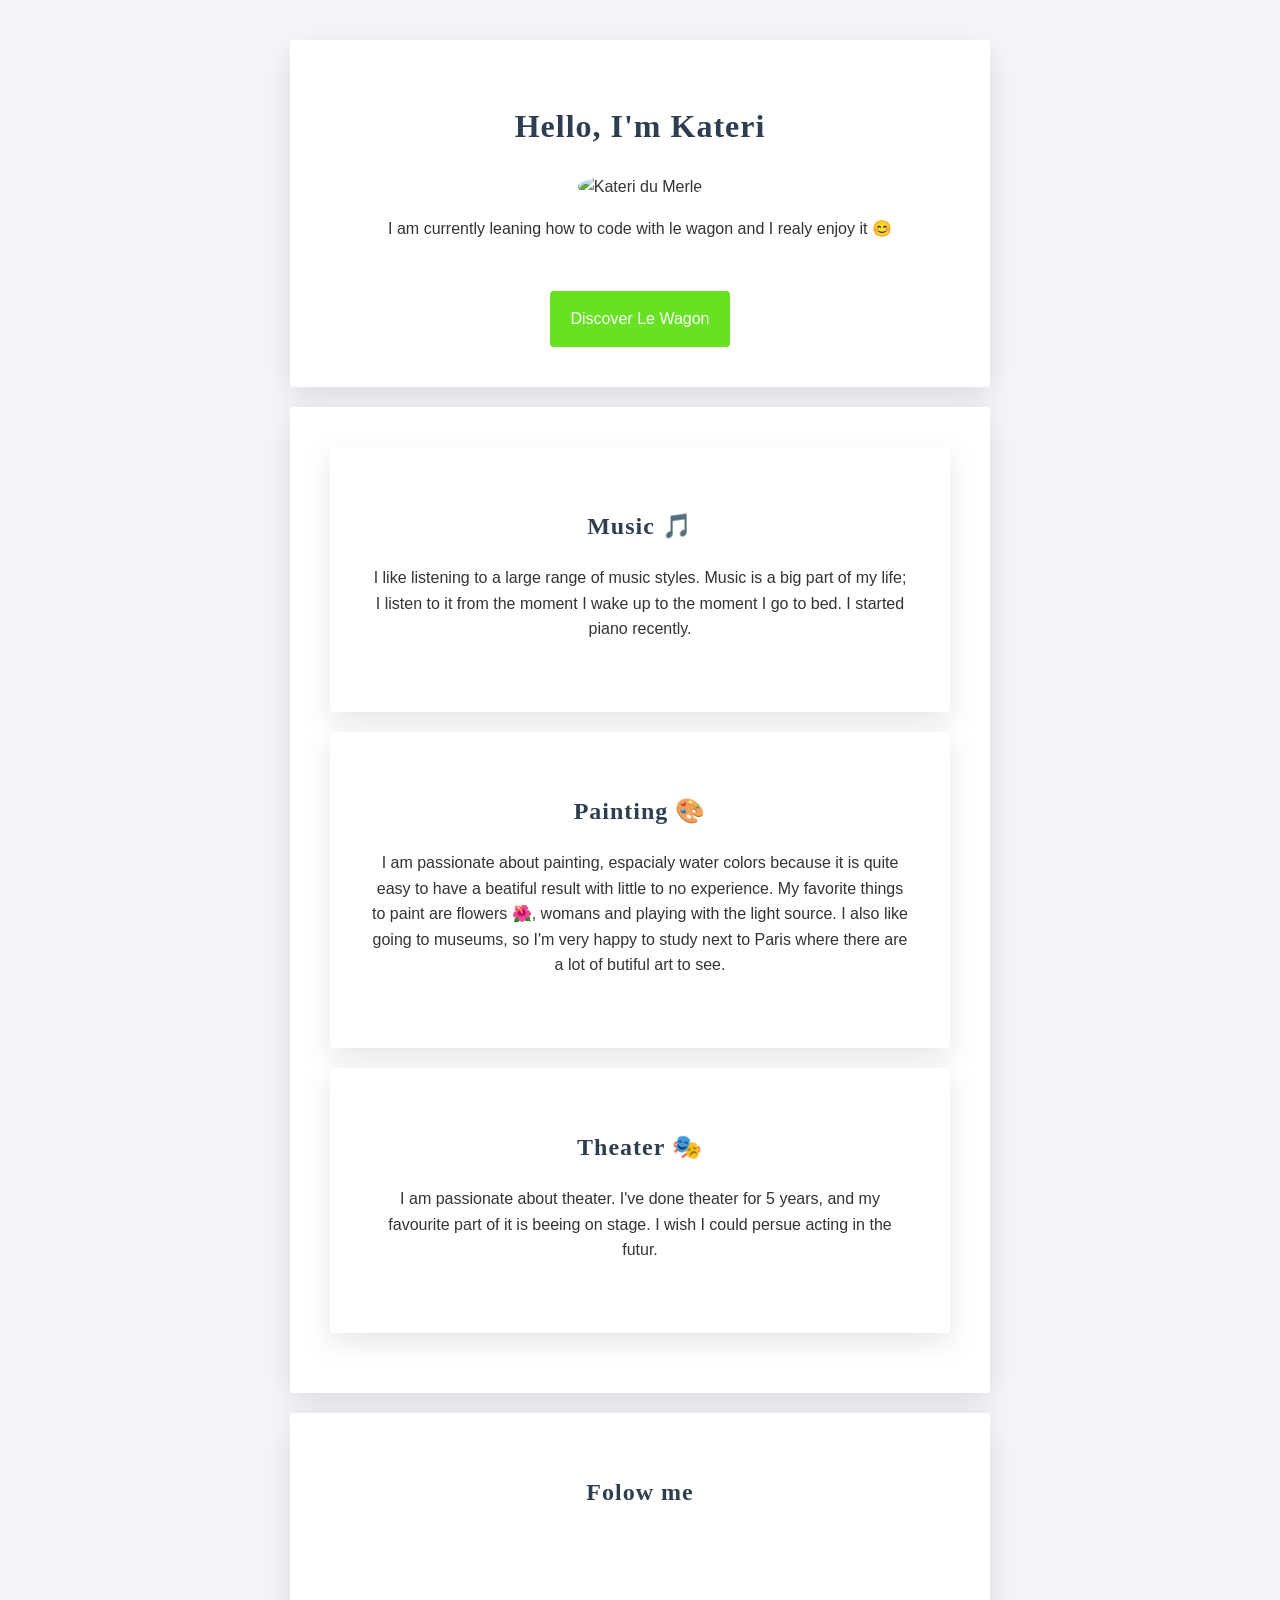
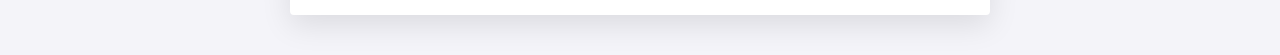
==== index.html @ 66e382bf "Add files via upload" ====
<!DOCTYPE html>
<html>
<head>
<title>Kateri du Merle's profile</title>
<meta name="desciption"content="This is the profile of Kateri">
<link rel="stylesheet" href="https://use.fontawesome.com/releases/v6.1.2/css/all.css">
<link href="style.css" rel="stylesheet">
</head>

<body>
  <div class="container">

    <div class="card-white">
      <h1>Hello, I'm Kateri</h1>
      <img src="image/IMG_9920.JPG" alt="Kateri du Merle" class="img-circle">
      <p>I am currently leaning how to code with le wagon and I realy enjoy it 😊</p>
      <a href="http://lewagon.com" target="_blank" class="btn-blue">Discover Le Wagon</a>
    </div>

    <div class="card-white">
      <div class="card-white">
        <h2>Music 🎵</h2>
        <p>
        I like listening to a large range of music styles. Music is a big part of my life; I listen to it from the moment I wake up to the moment I go to bed. I started piano recently.
        </p> 
    </div>
    <div class="card-white">
      <h2>Painting 🎨</h2>
      <p>
      I am passionate about painting, espacialy water colors because it is quite easy to have a beatiful result with little to no experience. My favorite things to paint are flowers 🌺, womans and playing with the light source. I also like going to museums, so I'm very happy to study next to Paris where there are a lot of butiful art to see. 
      </p>
    </div>
    <div class="card-white">
      <h2>Theater 🎭</h2>
      <p>
      I am passionate about theater. I've done theater for 5 years, and my favourite part of it is beeing on stage. I wish I could persue acting in the futur.
      </p>
    </div>
  </div>



  <div class="card-white">
    <h2>Folow me</h2>
    <ul>
      <li>
        <a href="https://www.instagram.com/kateridumerle/" target="_blank">
          <i class="fa-brands fa-instagram"></i>
        </a>
      </li>
      <li>
        <a href="https://www.linkedin.com/in/kat-du-merle/" target="_blank">
          <i class="fa-brands fa-linkedin"></i>
        </a>
      </li>
  </div>
</ul>
</body>
</html>
---- style.css ----
body {
  background-color: #f4f4f9; /* Un gris très clair/bleuté pour le fond */
  color: #333333; /* Un gris foncé pour le texte (plus doux à lire que le noir pur) */
  font-family: "Helvetica Neue", Helvetica, Arial, sans-serif; /* Police par défaut */
  font-size: 16px; /* Taille du texte */
  line-height: 1.6; /* Espacement entre les lignes pour aérer le texte */
}
h1, h2 {
  font-family: "Georgia", serif; /* Une police avec empattements pour l'élégance */
  color: #2c3e50; /* Un bleu foncé */
  letter-spacing: 1px; /* Espace un peu les lettres */
}

/* Tu peux aussi modifier la taille de chaque titre individuellement */
h1 {
  font-size: 32px;
}

h2 {
  font-size: 24px;
}
a {
  color: #e67e22; /* Une couleur orange pour tes liens */
  text-decoration: none; /* Enlève le soulignement */
  transition: color 0.3s ease; /* Rend le changement de couleur fluide */
}

a:hover {
  color: #d35400; /* Un orange plus foncé quand on passe la souris dessus */
}

/* Pour changer la taille des icônes uniquement */
.fa-brands {
  font-size: 40px; 
  color: #e67e22; /* La même couleur que tes liens */
}

/* Si tu veux enlever les puces de la liste (les points noirs) */
ul {
  list-style: none;
  padding: 0;
}

/* Pour mettre les icônes côte à côte plutôt qu'en liste */
li {
  display: inline-block;
  margin: 10px;
}

/* --- STRUCTURE DU PROFIL --- */

.container {
  width: 700px;    /* Fixe la largeur */
  margin: 40px auto; /* Centre le bloc avec des marges haut/bas */
}

.card-white {
  background-color: white;
  padding: 40px;
  box-shadow: 0px 10px 30px rgba(0,0,0,0.1);
  border-radius: 4px;
  margin-bottom: 20px;
  text-align: center; /* Pour centrer le texte et l'image dans la carte */
}

/* Optionnel : Style pour ton image de profil */
.img-circle {
  border-radius: 50%;
  width: 150px;
  object-fit: cover;
}

/* --- CLASSES RÉUTILISABLES (DESIGN) --- */

/* 1. Rendre n'importe quelle image ronde */
.img-circle {
  border-radius: 50%;
  width: 100px; /* Ajuste la taille selon tes besoins */
  height: 100px;
  object-fit: cover; /* Évite que l'image ne soit déformée */
}

/* 2. Transformer un lien en bouton élégant */
.btn-blue {
  background-color: #67e222; /* Ton orange ou une autre couleur */
  color: white;
  padding: 15px 20px;
  border-radius: 4px;
  text-decoration: none;
  display: inline-block; /* Important pour que les marges fonctionnent */
  transition: background-color 0.3s ease;
  margin-top: 20px;
}

.btn-blue:hover {
  background-color: #d35400;
  color: white;
}

/* 3. Aligner une liste horizontalement (Footer) */
.list-inline {
  list-style: none;
  padding-left: 0px;
  margin-top: 20px;
}

.list-inline > li {
  display: inline-block; /* Aligne les éléments côte à côte */
  padding: 0px 20px;
}

/* 4. Ajustement des textes */
p {
  margin-bottom: 30px; /* Crée de l'espace avant le bouton */
}
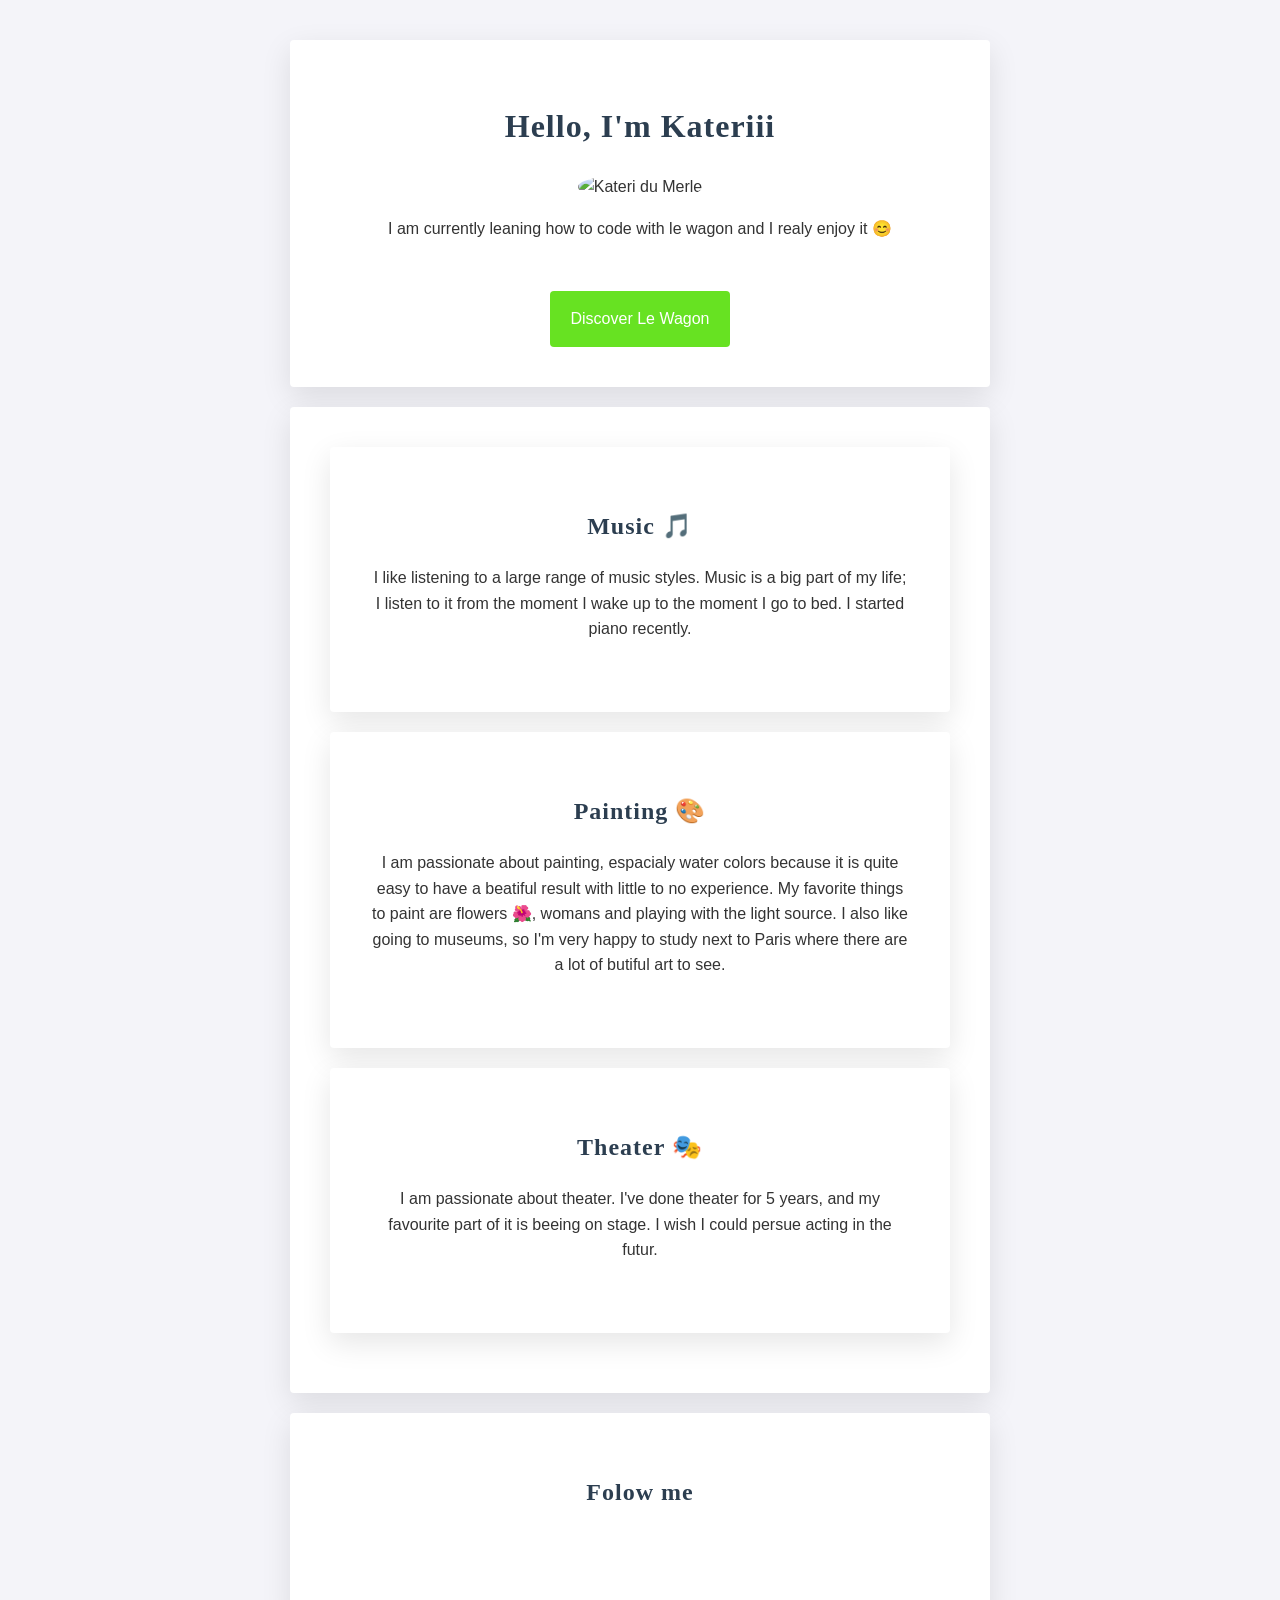
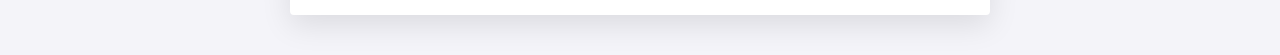
==== commit c6ab0f25: "Update index.html" ====
--- a/index.html
+++ b/index.html
@@ -11,7 +11,7 @@
   <div class="container">
 
     <div class="card-white">
-      <h1>Hello, I'm Kateri</h1>
+      <h1>Hello, I'm Kateriii</h1>
       <img src="image/IMG_9920.JPG" alt="Kateri du Merle" class="img-circle">
       <p>I am currently leaning how to code with le wagon and I realy enjoy it 😊</p>
       <a href="http://lewagon.com" target="_blank" class="btn-blue">Discover Le Wagon</a>
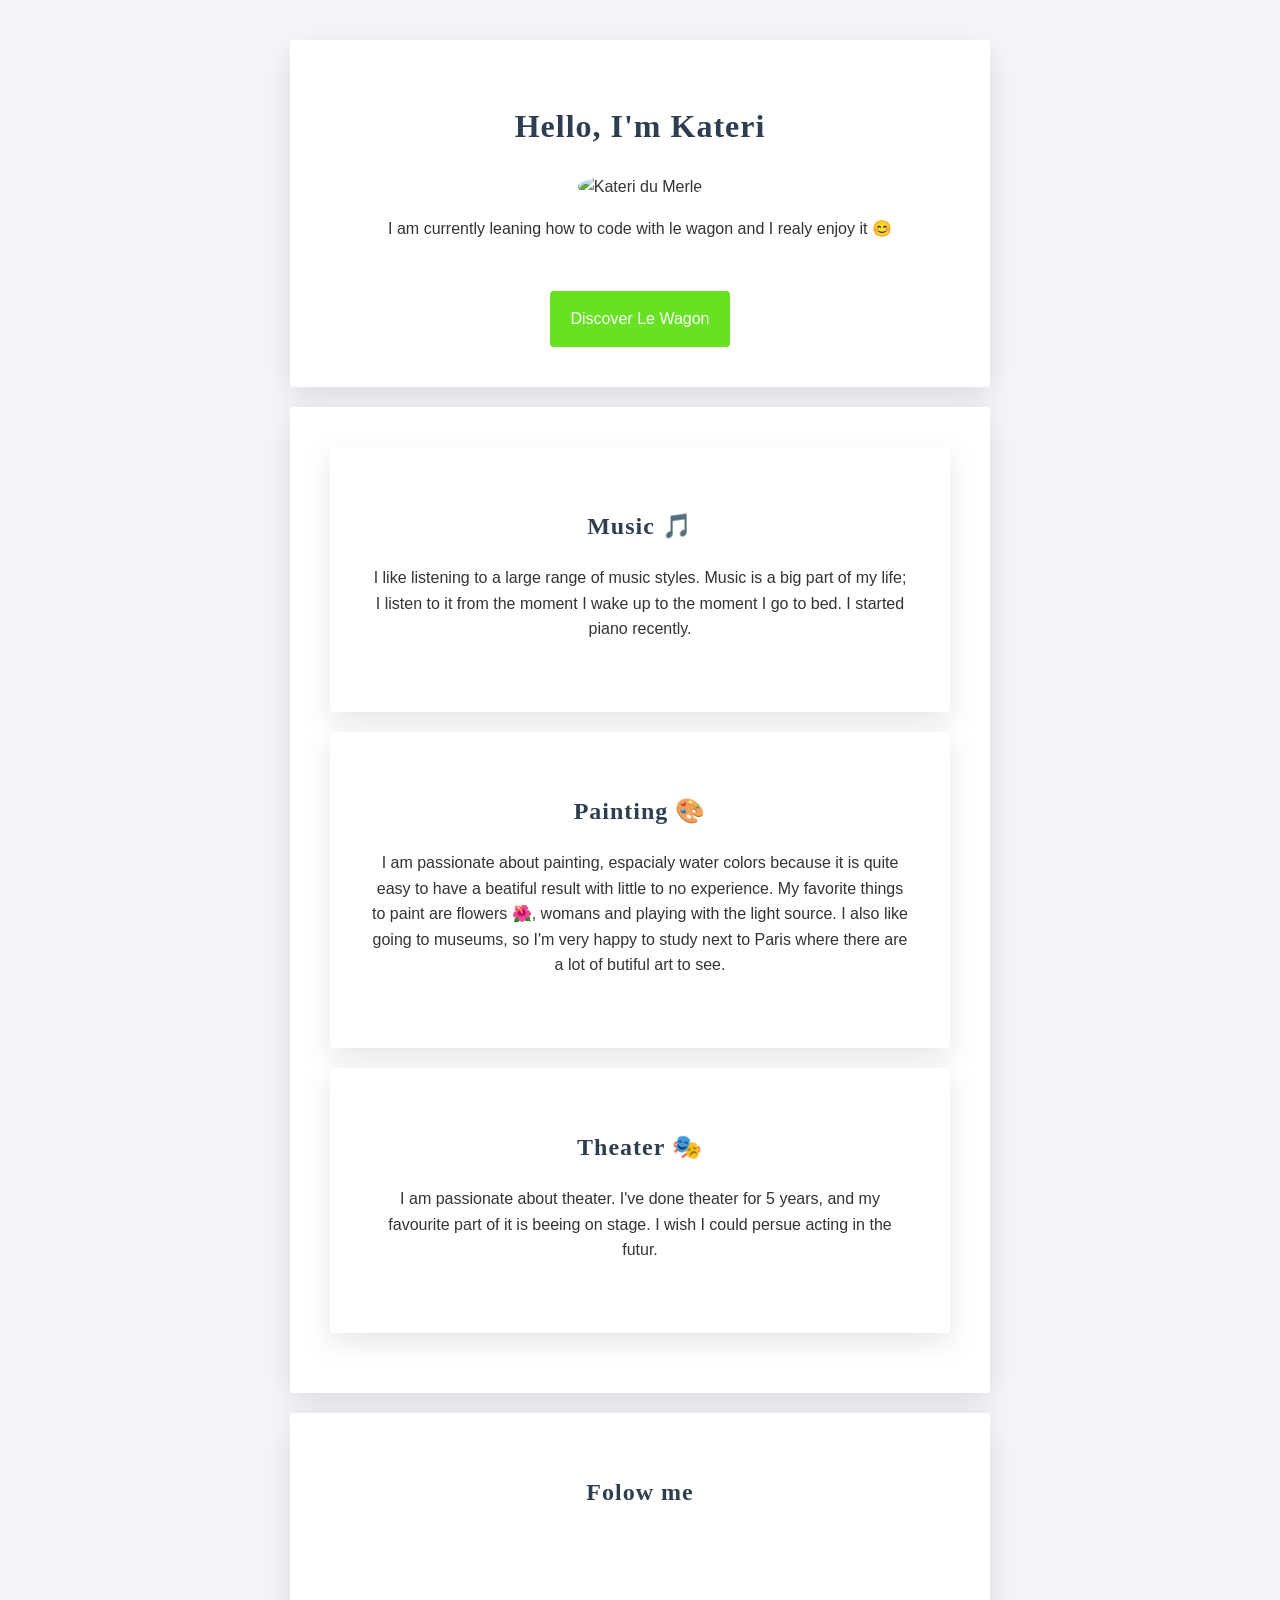
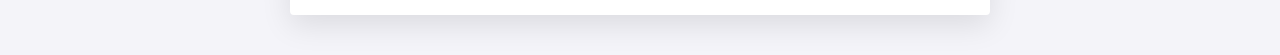
==== commit 86d68e0a: "Update index.html" ====
--- a/index.html
+++ b/index.html
@@ -11,7 +11,7 @@
   <div class="container">
 
     <div class="card-white">
-      <h1>Hello, I'm Kateriii</h1>
+      <h1>Hello, I'm Kateri</h1>
       <img src="image/IMG_9920.JPG" alt="Kateri du Merle" class="img-circle">
       <p>I am currently leaning how to code with le wagon and I realy enjoy it 😊</p>
       <a href="http://lewagon.com" target="_blank" class="btn-blue">Discover Le Wagon</a>
